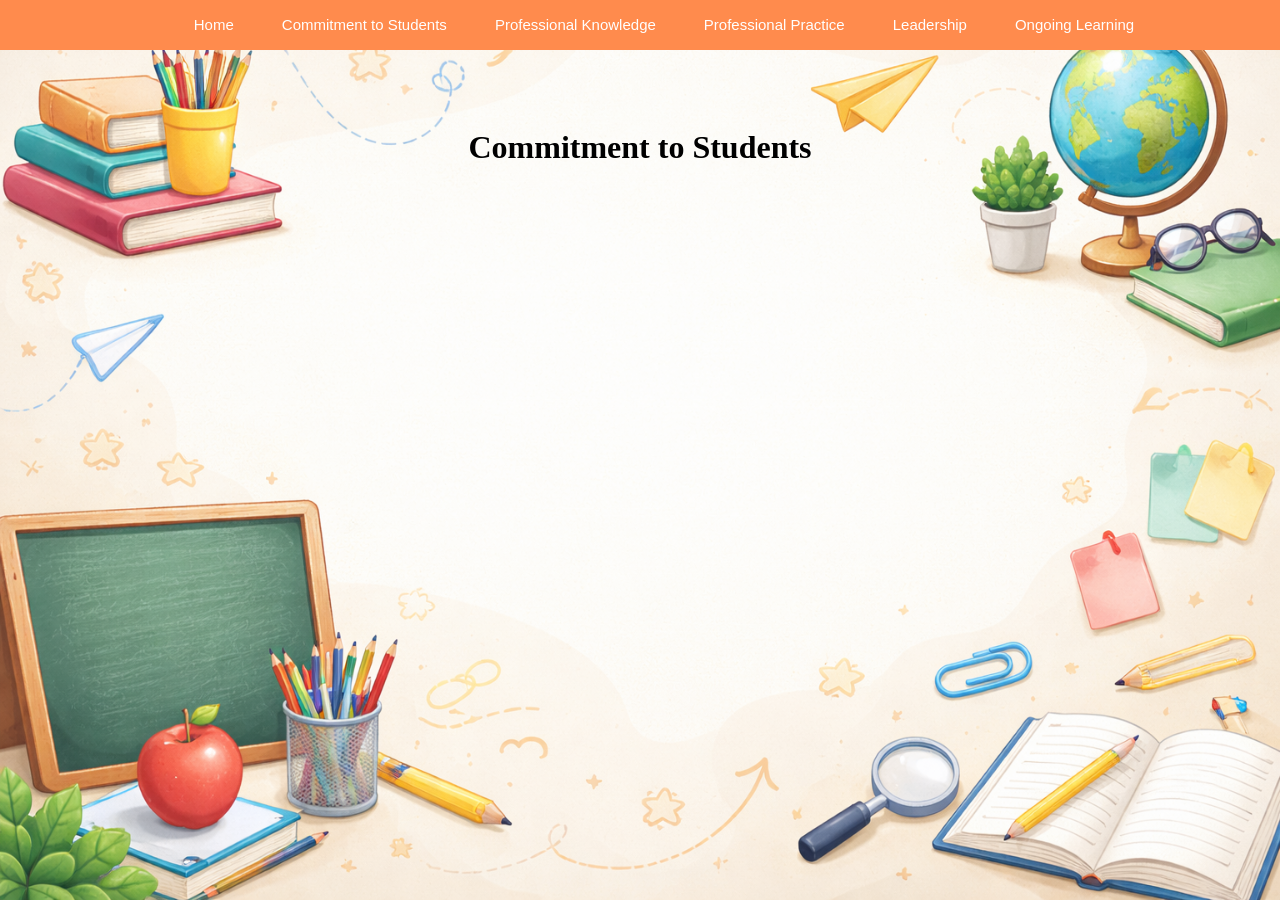
==== docs/commitmentK.html @ 9ac5c3cf "Add files via upload" ====
<!DOCTYPE html>
<html>
    <head>
        <title>Introduction to css</title>
        <link rel="icon"  href="book_icon.jpg">
        <link rel="stylesheet"href="styles_top.css">
        <link rel ="stylesheet" href="styles_projects.css">


    </head>
        <body background="background.png">
            
            <ul class="navbar">
                <li><a href="index.html">Home</a></li>
                <li><a href="commitmentK.html">Commitment to Students</a></li>
                <li><a href="professional.html">Professional Knowledge</a></li>
                <li><a href="professionalP.html">Professional Practice</a></li>
                <li><a href="leadership.html">Leadership</a></li>
                 <li><a href="ongoing.html">Ongoing Learning</a></li>
            </ul>
            <br>
            
            <br><br><br><br><br>

            <h1 class="header">Commitment to Students</h1>

        </body>

</html>
---- docs/styles_top.css ----
html, body {
    margin: 0;
    padding: 0;
}

ul{
    list-style-type: none;
    padding: 0;
    overflow: hidden;
}
body {
    background-color: white;
    background-attachment: fixed; 
    background-size: 100% 100%;
}
li a{
    text-decoration: none;
    color: rgb(0, 0, 0);
    padding: 14px 16px;
    text-align: center;
    font-size: large;
    font-family: Arial, Helvetica, sans-serif;
    
}
.navbar {
    position: fixed;
    top: 0;
    left: 0;
    width: 100%;
    z-index: 1000;
    background-color: rgb(255, 139, 77);
    display: flex;
    justify-content: center;
    gap: 24px;
    padding: 16px 24px;
    list-style: none;
    margin: 0;
}


.navbar li a {
    text-decoration: none;
    color: white;
    font-family: Arial, Helvetica, sans-serif;
    font-size: 15px;
    font-weight: 500;

    padding: 8px 12px;
    border-radius: 6px;

    transition: background-color 0.2s ease, transform 0.2s ease;
}
.navbar li a:hover {
    background-color: rgba(255, 255, 255, 0.2);
    transform: translateY(-2px);
}

/*Introduction*/
.intro {
    color: rgb(0, 0, 0);
    display: block;
    font-family:Georgia, 'Times New Roman', Times, serif;
    position:relative;
    left: 200px;
    line-height: 2px;
}
/*Name stuff*/
.Name {
    color: black;
    position:relative;
    left: 200px;
    font-family:'Times New Roman', Times, serif;
    font-size: 50px;
    line-height: 10px;
    
    padding-bottom: 25px;
    border-bottom:2px solid black;
    border-right: 30px;
    width: 400px;
    
}
/*About me header*/
.about_me_header {
    color: black;
    position: relative;
    left: 220px;
    font-family: 'Times New Roman', Times, serif;
    font-size: 26px;
    margin-top: 30px;
}

.about_me_body {
    color: black;
    position: relative;
    left: 220px;
    font-size: 15px;
    line-height: 24px;
    max-width: 450px;
}
.roundimage {
    border-radius: 50%;
    float: right;
    position: relative;
    right: 220px;
    top: 120px;
    width: 420px;
    height: auto;
    box-shadow: 0 8px 20px rgba(0,0,0,0.15);
}

html, body {
    max-width: 100%;
    overflow-x: hidden;
}
---- docs/styles_projects.css ----
.title {
    text-align: center;
    margin-top: 120px;
    font-size: 36px;
    font-family: 'Times New Roman', Times, serif;
}

.body_main_header {
    font-size: 22px;
    font-weight: bold;
    text-align: center;
    margin-top: 50px;
}

.body_main {
    font-size: 15px;
    line-height: 24px;
    max-width: 700px;
    margin: 15px auto 40px auto;
    padding-bottom: 25px;
    border-bottom: 2px solid black;
}

.images {
    text-align: center;
}

.button {
    background-color: transparent;
    padding: 10px 10px;
}

.button_location {
    text-align: center;
    padding: 10px;
}

.header {
    text-align: center;
    

}
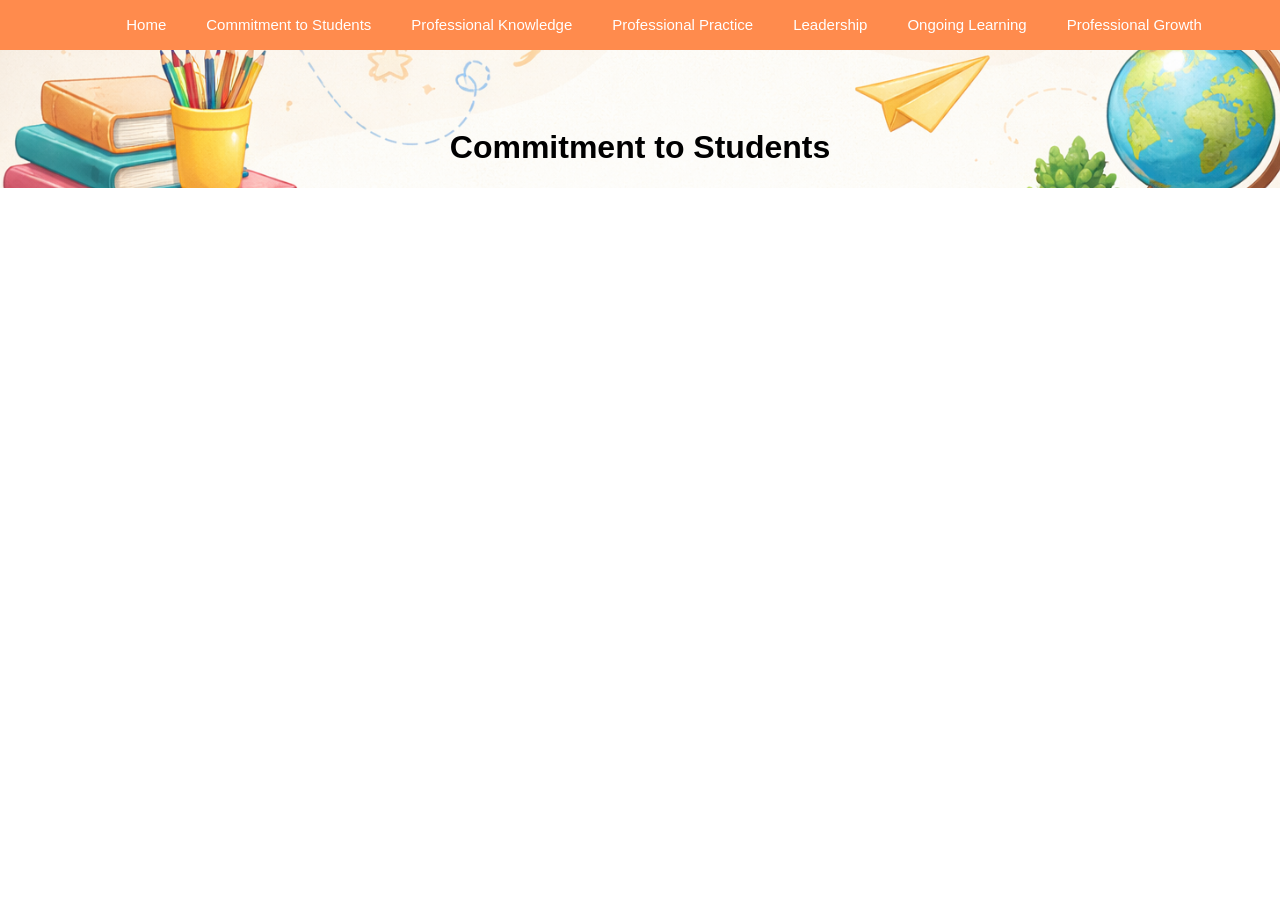
==== commit e3333ae7: "Add files via upload" ====
--- a/docs/commitmentK.html
+++ b/docs/commitmentK.html
@@ -17,6 +17,7 @@
                 <li><a href="professionalP.html">Professional Practice</a></li>
                 <li><a href="leadership.html">Leadership</a></li>
                  <li><a href="ongoing.html">Ongoing Learning</a></li>
+                 <li><a href="growth.html">Professional Growth</a></li>
             </ul>
             <br>
             
--- a/docs/styles_top.css
+++ b/docs/styles_top.css
@@ -1,27 +1,16 @@
+/* ===== Reset & Global Styles ===== */
 html, body {
     margin: 0;
     padding: 0;
+    max-width: 100%;
+    overflow-x: hidden;
+    font-family: Arial, Helvetica, sans-serif;
+    background-color: white;
+    background-attachment: fixed;
+    background-size: cover;
 }
 
-ul{
-    list-style-type: none;
-    padding: 0;
-    overflow: hidden;
-}
-body {
-    background-color: white;
-    background-attachment: fixed; 
-    background-size: 100% 100%;
-}
-li a{
-    text-decoration: none;
-    color: rgb(0, 0, 0);
-    padding: 14px 16px;
-    text-align: center;
-    font-size: large;
-    font-family: Arial, Helvetica, sans-serif;
-    
-}
+/* ===== Navbar ===== */
 .navbar {
     position: fixed;
     top: 0;
@@ -31,84 +20,111 @@
     background-color: rgb(255, 139, 77);
     display: flex;
     justify-content: center;
-    gap: 24px;
+    flex-wrap: wrap; /* allows wrapping instead of squishing */
+    gap: 16px;
     padding: 16px 24px;
     list-style: none;
     margin: 0;
 }
 
+.navbar li {
+    margin: 0;
+}
 
 .navbar li a {
     text-decoration: none;
     color: white;
-    font-family: Arial, Helvetica, sans-serif;
+    font-weight: 500;
     font-size: 15px;
-    font-weight: 500;
-
     padding: 8px 12px;
     border-radius: 6px;
-
+    white-space: nowrap;
     transition: background-color 0.2s ease, transform 0.2s ease;
 }
+
 .navbar li a:hover {
     background-color: rgba(255, 255, 255, 0.2);
     transform: translateY(-2px);
 }
 
-/*Introduction*/
+/* ===== Navbar Mobile ===== */
+@media (max-width: 768px) {
+    .navbar {
+        flex-direction: column;
+        align-items: center;
+        gap: 8px;
+        padding: 12px 0;
+    }
+
+    .navbar li a {
+        width: 90%;
+        text-align: center;
+        padding: 12px 0;
+        font-size: 14px;
+    }
+}
+
+/* ===== Introduction & Name ===== */
 .intro {
     color: rgb(0, 0, 0);
-    display: block;
-    font-family:Georgia, 'Times New Roman', Times, serif;
-    position:relative;
-    left: 200px;
-    line-height: 2px;
+    font-family: Georgia, 'Times New Roman', Times, serif;
+    line-height: 1.5;
+    margin: 30px 20px 0 20px; /* auto spacing instead of fixed left */
+    max-width: 600px;
 }
-/*Name stuff*/
+
 .Name {
     color: black;
-    position:relative;
-    left: 200px;
-    font-family:'Times New Roman', Times, serif;
+    font-family: 'Times New Roman', Times, serif;
     font-size: 50px;
-    line-height: 10px;
-    
+    line-height: 1.2;
     padding-bottom: 25px;
-    border-bottom:2px solid black;
-    border-right: 30px;
-    width: 400px;
-    
+    border-bottom: 2px solid black;
+    margin: 20px 20px 40px 20px;
+    max-width: 90%;
 }
-/*About me header*/
+
+/* ===== About Me ===== */
 .about_me_header {
     color: black;
-    position: relative;
-    left: 220px;
     font-family: 'Times New Roman', Times, serif;
     font-size: 26px;
-    margin-top: 30px;
+    margin: 30px 20px 10px 20px;
 }
 
 .about_me_body {
     color: black;
-    position: relative;
-    left: 220px;
     font-size: 15px;
     line-height: 24px;
     max-width: 450px;
+    margin: 0 20px 20px 20px;
 }
+
+/* ===== Rounded Image ===== */
 .roundimage {
     border-radius: 50%;
-    float: right;
-    position: relative;
-    right: 220px;
-    top: 120px;
     width: 420px;
     height: auto;
+    max-width: 90%;
+    float: right;
+    margin: 20px;
     box-shadow: 0 8px 20px rgba(0,0,0,0.15);
 }
 
-html, body {
-    max-width: 100%;
-    overflow-x: hidden;
-}
+/* ===== Mobile Adjustments ===== */
+@media (max-width: 768px) {
+    .intro,
+    .Name,
+    .about_me_header,
+    .about_me_body {
+        margin-left: 10px;
+        margin-right: 10px;
+        text-align: center;
+    }
+
+    .roundimage {
+        float: none;
+        display: block;
+        margin: 20px auto;
+    }
+}
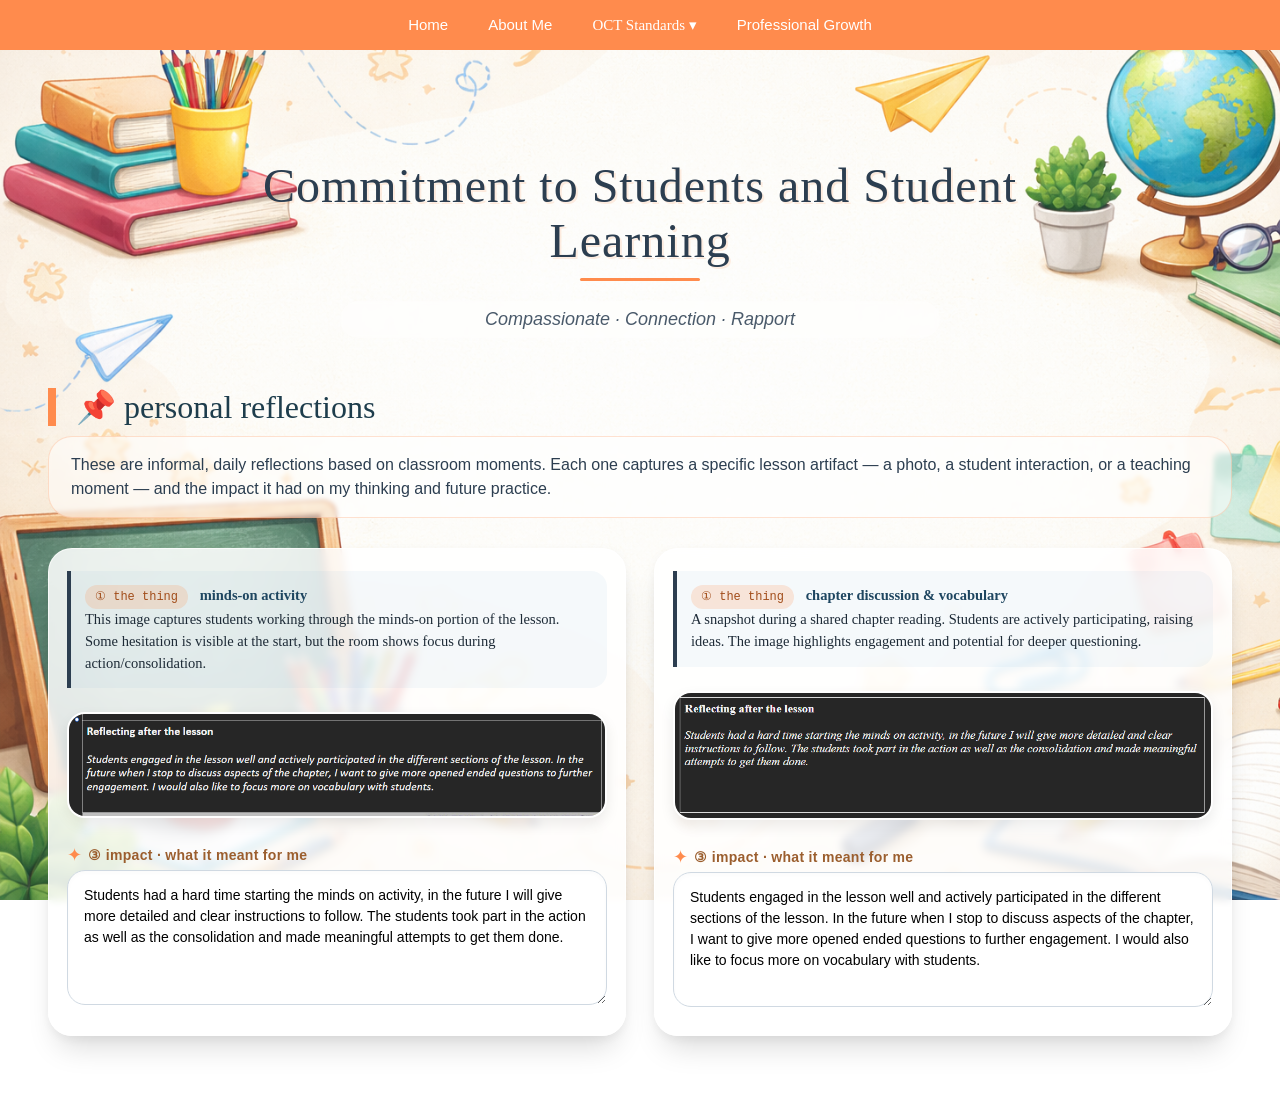
==== commit 70cb3092: "Add files via upload" ====
--- a/docs/commitmentK.html
+++ b/docs/commitmentK.html
@@ -1,7 +1,7 @@
 <!DOCTYPE html>
 <html>
     <head>
-        <title>Introduction to css</title>
+        <title>Commitment to Students and Student Learning</title>
         <link rel="icon"  href="book_icon.jpg">
         <link rel="stylesheet"href="styles_top.css">
         <link rel ="stylesheet" href="styles_projects.css">
@@ -9,21 +9,71 @@
 
     </head>
         <body background="background.png">
-            
+                        
+            <!-- NAVBAR -->
             <ul class="navbar">
                 <li><a href="index.html">Home</a></li>
-                <li><a href="commitmentK.html">Commitment to Students</a></li>
-                <li><a href="professional.html">Professional Knowledge</a></li>
-                <li><a href="professionalP.html">Professional Practice</a></li>
-                <li><a href="leadership.html">Leadership</a></li>
-                 <li><a href="ongoing.html">Ongoing Learning</a></li>
-                 <li><a href="growth.html">Professional Growth</a></li>
+                <li><a href="about_me.html">About Me</a></li>
+                <div class="dropdown">
+                    <button class="dropdown-btn">OCT Standards ▾</button>
+
+                <div class="dropdown-content">
+                    <a href="professional.html">Knowledge Informed - Professional Practice</a>
+                    <a href="professionalP.html">Professional Competencies</a>
+                    <a href="leadership.html">Collaborative Professional Relationships</a>
+                    <a href="ongoing.html">Commitment to Truth and Reconciliation</a>
+                    <a href="commitmentK.html">Commitment to Students and Student Learning</a>
+                </div>
+                </div>
+                <li><a href="growth.html">Professional Growth</a></li>
             </ul>
             <br>
+
+            <div class="professional-header">
+                <h1 class="header">Commitment to Students and Student Learning</h1>
+                <div class="header-underline"></div>
+                <div class="header-sub">Compassionate · Connection · Rapport</div>
+            </div>
+
+
+            <div class="reflection-wrapper">
+
+
+        <div class="reflection-wrapper">
+        <div class="reflection-section">
+            <h3 class="section-title">📌 personal reflections</h3>
+            <div class="section-description">
+                These are informal, daily reflections based on classroom moments. Each one captures a specific lesson artifact — a photo, a student interaction, or a teaching moment — and the impact it had on my thinking and future practice.
+            </div>
             
-            <br><br><br><br><br>
+            <div class="reflection-grid">
+                <!-- reflect1.PNG card -->
+                <div class="reflection-card">
+                    <div class="thing-description">
+                        <span class="order-badge">① the thing</span> <strong>minds‑on activity</strong><br>
+                        This image captures students working through the minds‑on portion of the lesson. Some hesitation is visible at the start, but the room shows focus during action/consolidation.
+                    </div>
+                    <img src="reflect1.PNG" alt="Reflection from lesson 1 – minds-on activity" class="reflection-image" onerror="this.src='https://via.placeholder.com/600x340/fbe9dc/ff8b4d?text=reflect1.PNG+minds-on'">
+                    <label for="reflection1" class="impact-label">③ impact · what it meant for me</label>
+                    <textarea id="reflection1" class="reflection-textarea" rows="5">Students had a hard time starting the minds on activity, in the future I will give more detailed and clear instructions to follow. The students took part in the action as well as the consolidation and made meaningful attempts to get them done.</textarea>
+                </div>
 
-            <h1 class="header">Commitment to Students</h1>
+                <!-- reflect2.PNG card -->
+             
+                <div class="reflection-card">
+                    <div class="thing-description">
+                        <span class="order-badge">① the thing</span> <strong>chapter discussion & vocabulary</strong><br>
+                        A snapshot during a shared chapter reading. Students are actively participating, raising ideas. The image highlights engagement and potential for deeper questioning.
+                    </div>
+                    <img src="reflect2.PNG" alt="Reflection from lesson 2 – chapter discussion" class="reflection-image" onerror="this.src='https://via.placeholder.com/600x340/fbe9dc/ff8b4d?text=reflect2.PNG+discussion'">
+                    <label for="reflection2" class="impact-label">③ impact · what it meant for me</label>
+                    <textarea id="reflection2" class="reflection-textarea" rows="5">Students engaged in the lesson well and actively participated in the different sections of the lesson. In the future when I stop to discuss aspects of the chapter, I want to give more opened ended questions to further engagement. I would also like to focus more on vocabulary with students.</textarea>
+                </div>
+            </div>
+        </div>
+        </div>
+
+
 
         </body>
 
--- a/docs/styles_top.css
+++ b/docs/styles_top.css
@@ -8,6 +8,7 @@
     background-color: white;
     background-attachment: fixed;
     background-size: cover;
+    
 }
 
 /* ===== Navbar ===== */
@@ -76,8 +77,9 @@
 .Name {
     color: black;
     font-family: 'Times New Roman', Times, serif;
-    font-size: 50px;
     line-height: 1.2;
+    font-size: 48px;
+    font-weight: 400;
     padding-bottom: 25px;
     border-bottom: 2px solid black;
     margin: 20px 20px 40px 20px;
@@ -89,6 +91,7 @@
     color: black;
     font-family: 'Times New Roman', Times, serif;
     font-size: 26px;
+    font-weight: 400;
     margin: 30px 20px 10px 20px;
 }
 
@@ -127,4 +130,486 @@
         display: block;
         margin: 20px auto;
     }
-}+}
+
+.dropdown {
+    position: relative;
+    display: flex;
+}
+
+/* Button (what user sees) */
+.dropdown-btn {
+    font-family: 'Times New Roman', Times, serif;
+    background-color: transparent;
+    color: white;
+    border: none;
+    font-weight: 500;
+    font-size: 15px;
+    padding: 8px 12px;
+    border-radius: 6px;
+    font-weight: 500;
+    cursor: pointer;
+    border-radius: 8px;
+    transition: 0.25s ease;
+    line-height: 0px;
+}
+
+.dropdown-btn:hover {
+    background-color: rgba(255,255,255,0.2);
+    transform: translateY(-2px);
+}
+
+/* Hidden menu */
+.dropdown-content {
+    display: none;
+    position: absolute;
+    top: 100%;
+    left: 0;
+    background-color: rgb(255, 139, 77);
+    min-width: 220px;
+    box-shadow: 0 4px 12px rgba(0,0,0,0.2);
+    border-radius: 8px;
+    overflow: hidden;
+    z-index: 1000;
+}
+
+/* Links */
+.dropdown-content a {
+    display: block;
+    padding: 12px 14px;
+    color: white;
+    text-decoration: none;
+    transition: 0.2s;
+}
+
+.dropdown-content a:hover {
+    background-color: rgba(255,255,255,0.2);
+}
+
+/* Show on hover */
+.dropdown:hover .dropdown-content {
+    display: block;
+}
+
+
+* {
+    margin: 0;
+    padding: 0;
+    box-sizing: border-box;
+}
+
+
+/* ===== HEADER SECTION ===== */
+.header-section {
+    max-width: 1200px;
+    margin: 60px auto 40px auto;
+    padding: 40px;
+    display: flex;
+    flex-wrap: wrap;
+    align-items: center;
+    justify-content: space-between;
+    gap: 40px;
+    background: rgba(255,255,255,0.5);
+    backdrop-filter: blur(6px);
+    border-radius: 48px;
+    box-shadow: 0 20px 30px -10px rgba(0,0,0,0.15);
+    border: 1px solid rgba(255,255,255,0.6);
+}
+
+.header-text {
+    flex: 1 1 350px;
+    min-width: 280px;
+}
+
+.intro {
+    font-size: 22px;
+    color: #2c3e50;
+    margin-bottom: 8px;
+    font-family: 'Times New Roman', serif;
+}
+
+.Name {
+    font-size: 56px;
+    color: #1e3d4c;
+    margin-bottom: 24px;
+    border-bottom: 3px solid rgb(255,139,77);
+    padding-bottom: 15px;
+    width: fit-content;
+}
+
+.about_me_header {
+    font-size: 28px;
+    margin: 30px 0 10px 0;
+}
+
+.about_me_body {
+    font-size: 17px;
+    max-width: 550px;
+    background: rgba(255,255,255,0.4);
+    padding: 18px 22px;
+    border-radius: 28px;
+    border-left: 6px solid rgb(255,139,77);
+}
+
+.roundimage {
+    width: 300px;
+    height: 300px;
+    object-fit: cover;
+    border-radius: 30% 70% 70% 30% / 30% 30% 70% 70%;
+    box-shadow: 0 25px 40px -10px rgba(0,0,0,0.3);
+    border: 4px solid white;
+    transition: transform 0.3s ease;
+}
+
+.roundimage:hover {
+    transform: scale(1.02) rotate(1deg);
+}
+
+/* ===== WHO SECTION ===== */
+.who-section {
+    max-width: 1200px;
+    margin: 30px auto 40px auto;
+    padding: 0 30px;
+}
+
+.title {
+    font-size: 42px;
+    text-align: center;
+    margin-bottom: 50px;
+}
+
+.title u {
+    border-bottom: 4px solid rgb(255,139,77);
+    padding-bottom: 10px;
+    text-decoration: none;
+}
+
+.card-container {
+    display: flex;
+    flex-wrap: wrap;
+    gap: 30px;
+    justify-content: center;
+}
+
+.who-card {
+    flex: 1 1 280px;
+    max-width: 350px;
+    background: rgba(255,255,255,0.7);
+    backdrop-filter: blur(8px);
+    border-radius: 32px;
+    padding: 28px 22px;
+    box-shadow: 0 20px 30px -8px rgba(0,0,0,0.2);
+    transition: all 0.25s ease;
+    text-align: center;
+}
+
+.who-card:hover {
+    transform: translateY(-10px);
+    box-shadow: 0 28px 38px -12px rgba(255,139,77,0.3);
+}
+
+.body_main_header {
+    font-size: 24px;
+    font-weight: 600;
+    margin-bottom: 15px;
+    border-bottom: 2px solid rgba(255,139,77,0.4);
+    padding-bottom: 8px;
+    display: inline-block;
+}
+
+.body_main {
+    font-size: 16px;
+    text-align: left;
+    margin-top: 15px;
+}
+
+/* ===== FULL WIDTH CARD ===== */
+.full-width-card {
+    flex: 1 1 100%;
+    max-width: 100%;
+    padding: 40px;
+}
+
+
+
+.fun-photo {
+    width: 240px;
+    height: auto;
+    border-radius: 20px;
+    border: 3px solid white;
+    box-shadow: 0 10px 20px rgba(0,0,0,0.15);
+}
+
+.philosophy-content {
+    display: flex;
+    gap: 30px;
+    align-items: flex-start;
+    flex-wrap: wrap;
+}
+
+.philosophy-text {
+    flex: 1;
+    min-width: 250px;
+}
+/* ===== refined header & global ===== */
+        .professional-header {
+            text-align: center;
+            margin: 30px auto 20px auto;
+            padding: 20px 20px 10px;
+            max-width: 900px;
+        }
+
+                .button_location {
+            text-align: center;
+            margin: 40px 0 70px 0;
+        }
+
+        .button {
+            background: rgb(255, 139, 77);
+            border: none;
+            color: white;
+            font-size: 18px;
+            font-weight: 500;
+            padding: 14px 38px;
+            border-radius: 60px;
+            cursor: pointer;
+            box-shadow: 0 12px 20px -12px rgba(255, 139, 77, 0.6);
+            transition: background 0.2s, transform 0.2s;
+            border: 1px solid rgba(255,255,255,0.3);
+        }
+
+        .button:hover {
+            background: #e0673a;
+            transform: translateY(-3px);
+            box-shadow: 0 18px 25px -10px #e0673a;
+        }
+
+        .professional-header h1 {
+            font-family: 'Times New Roman', Times, serif;
+            font-size: 48px;
+            font-weight: 400;
+            color: #2c3e50;
+            margin-bottom: 6px;
+            letter-spacing: 1px;
+            text-shadow: 2px 2px 0 rgba(255, 139, 77, 0.15);
+        }
+
+        .header-underline {
+            height: 3px;
+            width: 120px;
+            background: rgb(255, 139, 77);
+            margin: 10px auto 20px auto;
+            border-radius: 4px;
+        }
+
+        .header-sub {
+            font-family: Arial, Helvetica, sans-serif;
+            font-size: 18px;
+            color: #4a5a6a;
+            font-style: italic;
+            max-width: 600px;
+            margin: 0 auto;
+            background: rgba(255, 255, 255, 0.4);
+            backdrop-filter: blur(3px);
+            padding: 8px 20px;
+            border-radius: 60px;
+        }
+
+        /* ===== reflection containers ===== */
+        .reflection-wrapper {
+            max-width: 1300px;
+            margin: 2rem auto 4rem auto;
+            padding: 0 24px;
+        }
+
+        /* section style (personal / formative) */
+        .reflection-section {
+            margin-bottom: 60px;
+        }
+
+        .section-title {
+            font-family: 'Times New Roman', Times, serif;
+            font-size: 32px;
+            font-weight: 400;
+            color: #1e3d4c;
+            margin: 40px 0 10px 0;
+            border-left: 8px solid rgb(255, 139, 77);
+            padding-left: 20px;
+        }
+
+        .section-description {
+            font-family: Arial, Helvetica, sans-serif;
+            font-size: 16px;
+            line-height: 1.5;
+            color: #2c3e50;
+            background: rgba(255, 255, 255, 0.5);
+            backdrop-filter: blur(2px);
+            padding: 16px 22px;
+            border-radius: 24px;
+            margin-bottom: 30px;
+            border: 1px solid rgba(255,139,77,0.25);
+        }
+
+        .reflection-grid {
+            display: grid;
+            grid-template-columns: repeat(2, 1fr);
+            gap: 28px;
+            margin-top: 10px;
+        }
+
+        /* allow three cards in formative section? but we only have one, so fine */
+        .reflection-card {
+            background: rgba(255, 255, 255, 0.85);
+            backdrop-filter: blur(4px);
+            border-radius: 24px;
+            padding: 22px 18px 28px 18px;
+            box-shadow: 0 20px 30px -10px rgba(0, 0, 0, 0.15), 0 4px 12px rgba(0, 0, 0, 0.05);
+            transition: transform 0.2s ease, box-shadow 0.2s ease;
+            border: 1px solid rgba(255, 255, 255, 0.7);
+            display: flex;
+            flex-direction: column;
+        }
+
+        .reflection-card:hover {
+            transform: translateY(-6px);
+            box-shadow: 0 28px 38px -12px rgba(0, 0, 0, 0.2);
+            background: rgba(255, 255, 255, 0.95);
+        }
+
+        .reflection-image {
+            width: 100%;
+            height: auto;
+            max-height: 240px;
+            object-fit: contain;
+            object-position: center;
+            border-radius: 18px;
+            border: 2px solid white;
+            box-shadow: 0 6px 14px rgba(0, 0, 0, 0.08);
+            margin: 12px 0 18px 0;
+            background: #f0ece5;
+            display: block;
+        }
+
+        .thing-description {
+            font-family: Georgia, 'Times New Roman', Times, serif;
+            font-size: 14.5px;
+            line-height: 1.5;
+            color: #1e2b37;
+            margin: 0 0 12px 0;
+            padding: 14px 14px;
+            background: rgba(70, 130, 200, 0.05);
+            border-left: 4px solid #2c3e50;
+            border-radius: 0 16px 16px 0;
+            font-weight: 500;
+        }
+
+        .thing-description strong {
+            color: #1e4660;
+            font-weight: 700;
+        }
+
+        .impact-label {
+            font-family: Arial, Helvetica, sans-serif;
+            font-weight: 600;
+            font-size: 14px;
+            color: #9b5e2e;
+            margin: 8px 0 4px 0;
+            letter-spacing: 0.3px;
+            display: flex;
+            align-items: center;
+            gap: 6px;
+        }
+
+        .impact-label::before {
+            content: "✦";
+            font-size: 18px;
+            color: rgb(255, 139, 77);
+            font-weight: 400;
+        }
+
+        .reflection-textarea {
+            width: 100%;
+            border: 1px solid #d0d9e2;
+            border-radius: 18px;
+            padding: 14px 16px;
+            font-family: Arial, Helvetica, sans-serif;
+            font-size: 14px;
+            line-height: 1.5;
+            background: white;
+            resize: vertical;
+            box-sizing: border-box;
+            transition: border 0.2s, box-shadow 0.2s;
+            box-shadow: inset 0 2px 5px rgba(0,0,0,0.02);
+        }
+
+        .reflection-textarea:focus {
+            border-color: rgb(255, 139, 77);
+            outline: none;
+            box-shadow: 0 0 0 4px rgba(255, 139, 77, 0.15), inset 0 2px 5px rgba(0,0,0,0.02);
+        }
+
+        .order-badge {
+            display: inline-block;
+            background: rgba(255,139,77,0.2);
+            padding: 3px 10px;
+            border-radius: 40px;
+            font-size: 12px;
+            font-family: monospace;
+            margin-right: 8px;
+            color: #a24d1a;
+        }
+
+        .local-hint {
+            font-size: 13px;
+            color: #7f8c8d;
+            margin-top: 10px;
+            text-align: right;
+            font-family: Arial, Helvetica, sans-serif;
+            opacity: 0.7;
+        }
+
+        body {
+            padding-top: 90px;
+        }
+
+        @media (max-width: 800px) {
+            .reflection-grid {
+                grid-template-columns: 1fr;
+            }
+        }
+
+        /* overall reflection block (top) unchanged */
+        .overall-block {
+            margin-top: 10px; 
+            margin-bottom: 40px; 
+            background: rgba(255,255,255,0.6); 
+            backdrop-filter: blur(4px); 
+            border-radius: 28px; 
+            padding: 28px 30px; 
+            border: 1px solid rgba(255,139,77,0.3);
+        }
+
+        .button_location {
+            text-align: center;
+            margin: 40px 0 70px 0;
+        }
+
+        .button {
+            background: rgb(255, 139, 77);
+            border: none;
+            color: white;
+            font-size: 18px;
+            font-weight: 500;
+            padding: 14px 38px;
+            border-radius: 60px;
+            cursor: pointer;
+            box-shadow: 0 12px 20px -12px rgba(255, 139, 77, 0.6);
+            transition: background 0.2s, transform 0.2s;
+            border: 1px solid rgba(255,255,255,0.3);
+        }
+
+        .button:hover {
+            background: #e0673a;
+            transform: translateY(-3px);
+            box-shadow: 0 18px 25px -10px #e0673a;
+        }
--- a/docs/styles_projects.css
+++ b/docs/styles_projects.css
@@ -25,18 +25,121 @@
     text-align: center;
 }
 
-.button {
-    background-color: transparent;
-    padding: 10px 10px;
-}
-
-.button_location {
-    text-align: center;
-    padding: 10px;
-}
-
 .header {
     text-align: center;
     
 
+}
+
+/* ===== PROFESSIONAL GROWTH SECTIONS ===== */
+
+.growth-content {
+    max-width: 1000px;
+    margin: 20px auto 60px auto;
+    padding: 30px;
+
+    display: flex;
+    align-items: center;
+    gap: 40px;
+
+    background: rgba(255, 255, 255, 0.65);
+    backdrop-filter: blur(6px);
+
+    border-radius: 28px;
+    box-shadow: 0 15px 30px -10px rgba(0, 0, 0, 0.15);
+}
+
+.growth-image {
+    width: 280px;
+    height: 220px;
+    object-fit: cover;
+
+    border-radius: 24px;
+    border: 3px solid rgb(235, 199, 199);
+
+    box-shadow: 0 10px 20px rgba(0, 0, 0, 0.15);
+}
+
+.growth-text {
+    flex: 1;
+
+    font-family: Arial, Helvetica, sans-serif;
+    font-size: 17px;
+    line-height: 1.7;
+    color: #2c3e50;
+}
+
+
+/* ===== MOBILE GROWTH SECTIONS ===== */
+
+@media (max-width: 768px) {
+
+    .growth-content {
+        flex-direction: column;
+        text-align: center;
+        margin-left: 15px;
+        margin-right: 15px;
+        padding: 25px 20px;
+    }
+
+    .growth-image {
+        width: 80%;
+        max-width: 300px;
+        height: auto;
+    }
+
+    .growth-text {
+        font-size: 16px;
+        text-align: left;
+    }
+
+}
+/* ===== PROFESSIONAL GROWTH GOALS ===== */
+
+.goal-card {
+    max-width: 1000px;
+    margin: 0 auto 35px auto;
+    padding: 30px;
+
+    background: rgba(255, 255, 255, 0.75);
+    backdrop-filter: blur(6px);
+
+    border-radius: 28px;
+    border: 1px solid rgba(255, 139, 77, 0.25);
+
+    box-shadow: 0 15px 30px -10px rgba(0, 0, 0, 0.15);
+}
+
+.goal-title {
+    font-family: 'Times New Roman', Times, serif;
+    font-size: 26px;
+    font-weight: 600;
+    color: #1e3d4c;
+
+    margin-bottom: 20px;
+    padding-left: 15px;
+
+    border-left: 6px solid rgb(255, 139, 77);
+}
+
+.goal-text {
+    font-family: Arial, Helvetica, sans-serif;
+    font-size: 16px;
+    line-height: 1.7;
+    color: #2c3e50;
+}
+
+.oct-box {
+    margin-top: 25px;
+    padding: 20px;
+
+    background: rgba(255, 139, 77, 0.08);
+
+    border-left: 5px solid rgb(255, 139, 77);
+    border-radius: 0 18px 18px 0;
+
+    font-family: Arial, Helvetica, sans-serif;
+    font-size: 15px;
+    line-height: 1.6;
+    color: #2c3e50;
 }
